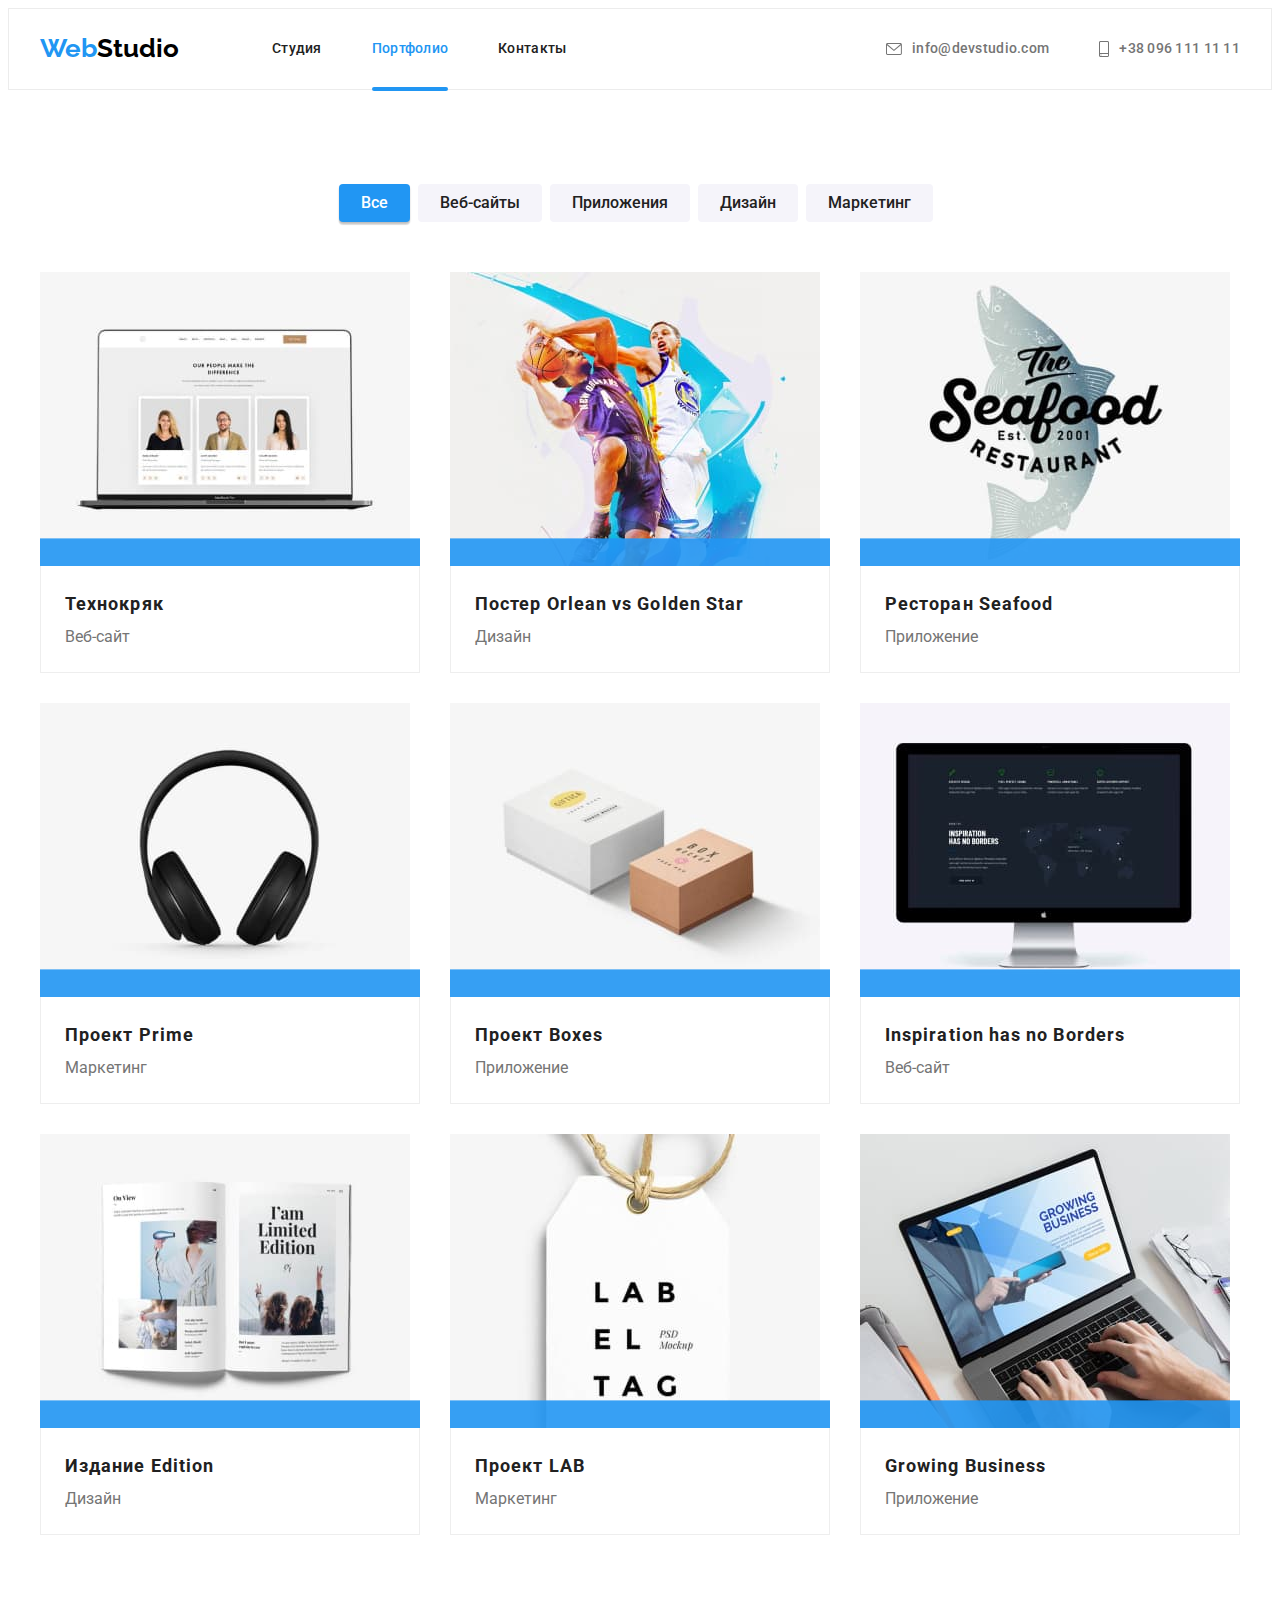
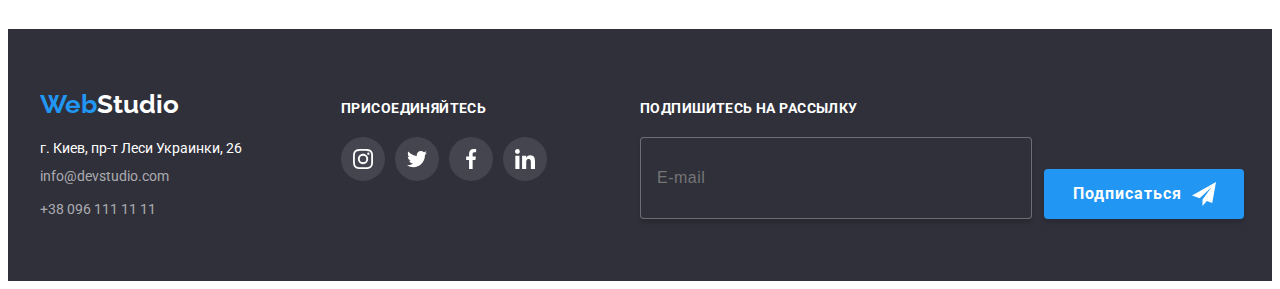
==== portfolio.html @ 72f5f337 "выполняет рефакторинг кода по методологии BEM" ====
<!DOCTYPE html>
<html lang="ru">
<head>
    <meta charset="UTF-8">
    <meta http-equiv="X-UA-Compatible" content="IE=edge">
    <meta name="viewport" content="width=device-width, initial-scale=1.0">
    <title>Portfolio</title>
    <link rel="preconnect" href="https://fonts.googleapis.com">
    <link rel="preconnect" href="https://fonts.gstatic.com" crossorigin>
    <link href="https://fonts.googleapis.com/css2?family=Raleway:wght@700&family=Roboto:wght@400;500;700;900&display=swap"
        rel="stylesheet">
        <link rel="stylesheet" href="https://cdnjs.cloudflare.com/ajax/libs/modern-normalize/1.1.0/modern-normalize.min.css"
            integrity="sha512-wpPYUAdjBVSE4KJnH1VR1HeZfpl1ub8YT/NKx4PuQ5NmX2tKuGu6U/JRp5y+Y8XG2tV+wKQpNHVUX03MfMFn9Q=="
            crossorigin="anonymous" referrerpolicy="no-referrer" />
    <link rel="stylesheet" href="./css/styles.css">
</head>
<body>
    <!--header-->
    <header class="header">
        <div class="container">
            <nav class="navigation">
                <a href="./index.html" class="header__logo">Web<span class="header__logo--black">Studio</span></a>
                <ul class="nav-list list">
                    <li class="nav-list__item"><a href="./index.html" class="nav-list__link">Студия</a></li>
                    <li class="nav-list__item"><a href="" class="nav-list__link current">Портфолио</a></li>
                    <li class="nav-list__item"><a href="" class="nav-list__link">Контакты</a></li>
                </ul>
                <ul class="contacts-list list">
                    <li class="contacts-list__item"><a class="contacts-list__link" href="mailto:info@devstudio.com"><svg
                                class="contacts-list__icon" width="16" height="12">
                                <use href="./images/icons.svg#icon-envelope"></use>
                            </svg>info@devstudio.com</a>
                    </li>
                    <li class="contacts-list__item"><a class="contacts-list__link" href="tel:+380961111111"><svg class="contacts-list__icon"
                                width="10" height="16">
                                <use href="./images/icons.svg#icon-smartphone"></use>
                            </svg>+38 096 111 11 11</a></li>
                </ul>
            </nav>
        </div>
    </header>
    <main>
       <section class="section">
           <div class="container">
               <h1 class="visually-hidden">Portfolio</h1>
        <!-- filtres -->
        <ul class="filtres-list list">
            <li class="filtres-list__item"><button type="button" class="filtres-list__button-secondary btn-current">Все</button></li>
            <li class="filtres-list__item"><button type="button" class="filtres-list__button-secondary">Веб-сайты</button></li>
            <li class="filtres-list__item"><button type="button" class="filtres-list__button-secondary">Приложения</button></li>
            <li class="filtres-list__item"><button type="button" class="filtres-list__button-secondary">Дизайн</button></li>
            <li class="filtres-list__item"><button type="button" class="filtres-list__button-secondary">Маркетинг</button></li>
        </ul>
        <!-- Projects -->
        <ul class="portfolio-list list">
            <li class="portfolio-list__item">
                <a href="" class="portfolio-list__link">
                    <div class="portfolio-list__cards"><img src="./images/texnokryak.jpg" alt="" width="370">
                    <p class="portfolio-list__overlay">Технокряк это современная площадка распространения коронавируса. Компании используют
                        эту платформу для цифрового шпионажа и атак на защищённые сервера конкурентов.</p></div>
                    <div class="portfolio-list__container">
                        <h2 class="portfolio-list__title">Технокряк</h2>
                    <p class="portfolio-list__description">Веб-сайт</p>
                </div>
                </a>
            </li>
            <li class="portfolio-list__item">
                <a href="" class="portfolio-list__link">
                    <div class="portfolio-list__cards">
                        <img src="./images/poster_new_orlean.jpg" alt="" width="370">
                    <p class="portfolio-list__overlay">Технокряк это современная площадка распространения коронавируса. Компании используют эту платформу для цифрового шпионажа и атак на защищённые сервера конкурентов.</p></div>
                    <div class="portfolio-list__container">
                        <h2 class="portfolio-list__title">Постер <span lang="en">Orlean vs Golden Star</span></h2>
                    <p class="portfolio-list__description">Дизайн</p>
                    </div>
                    
                </a>
            </li>
            <li class="portfolio-list__item">
                <a href="" class="portfolio-list__link">
                    <div class="portfolio-list__cards"><img src="./images/restourant_seafood.jpg" alt="" width="370">
                    <p class="portfolio-list__overlay">Технокряк это современная площадка распространения коронавируса. Компании используют эту платформу для цифрового шпионажа и атак на защищённые сервера конкурентов.</p></div>
                    <div class="portfolio-list__container">
                    <h2 class="portfolio-list__title">Ресторан <span lang="en">Seafood</span></h2>
                    <p class="portfolio-list__description">Приложение</p>
                    </div>
                </a>
            </li>
            <li class="portfolio-list__item">
                <a href="" class="portfolio-list__link">
                    <div class="portfolio-list__cards"><img src="./images/prime.jpg" alt="" width="370">
                    <p class="portfolio-list__overlay">Технокряк это современная площадка распространения коронавируса. Компании используют эту платформу для цифрового шпионажа и атак на защищённые сервера конкурентов.</p></div>
                    <div class="portfolio-list__container">
                    <h2 class="portfolio-list__title">Проект <span lang="en">Prime</span></h2>
                    <p class="portfolio-list__description">Маркетинг</p>
                    </div>
                </a>
            </li>
            <li class="portfolio-list__item">
                <a href="" class="portfolio-list__link">
                    <div class="portfolio-list__cards"><img src="./images/boxes.jpg" alt="" width="370">
                    <p class="portfolio-list__overlay">Технокряк это современная площадка распространения коронавируса. Компании используют эту платформу для цифрового шпионажа и атак на защищённые сервера конкурентов.</p></div>
                    <div class="portfolio-list__container">
                    <h2 class="portfolio-list__title">Проект <span lang="en">Boxes</span></h2>
                    <p class="portfolio-list__description">Приложение</p>
                    </div>
                </a>
            </li>
            <li class="portfolio-list__item">
                <a href="" class="portfolio-list__link">
                    <div class="portfolio-list__cards"><img src="./images/Inspiration_has_no_borders.jpg" alt="" width="370">
                    <p class="portfolio-list__overlay">Технокряк это современная площадка распространения коронавируса. Компании используют эту платформу для цифрового шпионажа и атак на защищённые сервера конкурентов.</p></div>
                    <div class="portfolio-list__container">
                    <h2 class="portfolio-list__title" lang="en">Inspiration has no Borders</h2>
                    <p class="portfolio-list__description">Веб-сайт</p>
                    </div>
                </a>
            </li>
            <li class="portfolio-list__item">
                <a href="" class="portfolio-list__link">
                    <div class="portfolio-list__cards"><img src="./images/limited_edition.jpg" alt="" width="370">
                    <p class="portfolio-list__overlay">Технокряк это современная площадка распространения коронавируса. Компании используют эту платформу для цифрового шпионажа и атак на защищённые сервера конкурентов.</p></div>
                    <div class="portfolio-list__container">
                    <h2 class="portfolio-list__title">Издание <span lang="en">Edition</span></h2>
                    <p class="portfolio-list__description">Дизайн</p>
                    </div>
                </a>
            </li>
            <li class="portfolio-list__item">
                <a href="" class="portfolio-list__link">
                    <div class="portfolio-list__cards"><img src="./images/lab.jpg" alt="" width="370">
                    <p class="portfolio-list__overlay">Технокряк это современная площадка распространения коронавируса. Компании используют эту платформу для цифрового шпионажа и атак на защищённые сервера конкурентов.</p></div>
                    <div class="portfolio-list__container">
                    <h2 class="portfolio-list__title">Проект <span lang="en">LAB</span></h2>
                    <p class="portfolio-list__description">Маркетинг</p>
                    </div>
                </a>
            </li>
            <li class="portfolio-list__item">
                <a href="" class="portfolio-list__link">
                    <div class="portfolio-list__cards"><img src="./images/growing_business.jpg" alt="" width="370">
                    <p class="portfolio-list__overlay">Технокряк это современная площадка распространения коронавируса. Компании используют эту платформу для цифрового шпионажа и атак на защищённые сервера конкурентов.</p></div>
                    <div class="portfolio-list__container">
                    <h2 class="portfolio-list__title" lang="en">Growing Business</h2>
                    <p class="portfolio-list__description">Приложение</p>
                    </div>
                </a>
            </li>
        </ul>
    </div>
</section>
    </main>
    <!--footer-->
    <footer class="footer">
        <div class="container footer-container">
            <div class="address-container">
                <a class="footer__logo" href="">Web<span class="footer__logo--white">Studio</span></a>
                <address>
                    <ul class="address-list list">
                        <li class="address-list__item"><a
                                href="https://www.google.com/maps/d/u/0/viewer?msa=0&mid=10uSM3H-mIU3GznYo2szRIEphczw&ll=50.42732700000004%2C30.538092&z=17"
                                class="address-list__link--map">г. Киев, пр-т Леси Украинки, 26</a></li>
                        <li class="address-list__item"><a href="mailto:info@devstudio.com"
                                class="address-list__link">info@devstudio.com</a></li>
                        <li class="address-list__item"><a href="tel:+380961111111" class="address-list__link">+38 096 111 11
                                11</a></li>
                    </ul>
                </address>
            </div>
            <div class="join-social">
                <p class="join-social__text">Присоединяйтесь</p>
                <ul class="join-social-list list">
                    <li class="join-social-list__item"><a class="join-social-list__link"
                            href="https://www.instagram.com/"><svg class="join-social-list__icon" width="20" height="20">
                                <use href="./images/icons.svg#icon-instagram-2"></use>
                            </svg></a></li>
                    <li class="join-social-list__item"><a class="join-social-list__link" href="https://twitter.com/"><svg
                                class="join-social-list__icon" width="20" height="20">
                                <use href="./images/icons.svg#icon-twitter-1"></use>
                            </svg></a></li>
                    <li class="join-social-list__item"><a class="join-social-list__link"
                            href="https://www.facebook.com/"><svg class="join-social-list__icon" width="20" height="20">
                                <use href="./images/icons.svg#icon-facebook-1"></use>
                            </svg></a></li>
                    <li class="join-social-list__item"><a class="join-social-list__link"
                            href="https://www.linkedin.com/"><svg class="join-social-list__icon" width="20" height="20">
                                <use href="./images/icons.svg#icon-linkedin-1"></use>
                            </svg></a></li>
                </ul>
            </div>
            <div class="mail">
                <p class="mail__text">Подпишитесь на рассылку</p>
                <form class="mail-subscribe">
                    <label for="mail"></label>
                    <input class="mail-subscribe__input" type="email" name="mail" id="mail" placeholder="E-mail" />
                    <button class="mail-subscribe__button" type="submit">Подписаться
                        <svg class="mail-subscribe__icon" width="24" height="24">
                            <use href="./images/icons.svg#icon-icon-send"></use>
                        </svg></button>
                </form>
            </div>
        </div>
    </footer>
</body>
</html>
---- css/styles.css ----
:root {
  --section-vertical-padding: 94px;
  --main-font-family: Roboto, sans-serif;
  --logo-font-family: Raleway, sans-serif;
  --bcg-color: #ffffff;
  --secondary-text-color: #757575;
  --accent-color: #2196f3;
  --secondary-accent-color: #188ce8;
  --primary-text-color: #212121;
  --page-bcg-color: #e5e5e5;
  --our-team-bcg-color: #f5f4fa;
  --header-logo-color: #000000;
  --hero-footer-bcg-color: #2f303a;
  --link-color: #afb1b8;
  --bg-footer-social-link: rgba(255, 255, 255, 0.1);
  --address-link-color: rgba(255, 255, 255, 0.6);
  --portfolio-cards-bg-color: rgba(33, 150, 243, 0.9);
  --timing-function: cubic-bezier(0.4, 0, 0.2, 1);
  --duration: 250ms;
}
p,
h1,
h2,
h3,
h4,
h5,
h6 {
  margin: 0;
}
ul {
  margin: 0;
  padding: 0;
}
img {
  display: block;
  max-width: 100%;
  height: auto;
}
.list {
  list-style: none;
}
.container {
  width: 1200px;
  padding-left: 15px;
  padding-right: 15px;
  margin: 0 auto;
}

body {
  font-family: var(--main-font-family);
  color: var(--primary-text-color);
  font-size: 14px;
  background-color: var(--bcg-color);
}
/* text white
  line-height: 1.14;
  font-weight: bold;
  letter-spacing: 0.03em;
  text-transform: uppercase;
  color: var(--bcg-color); */
/* header*/
.header {
  display: flex;
  align-items: center;
  border: 1px solid #ececec;
}
.navigation {
  display: flex;
  align-items: center;
}
.header__logo {
  display: inline-block;
  padding-top: 24px;
  padding-bottom: 25px;

  font-family: var(--logo-font-family);
  text-decoration: none;
  font-weight: 700;
  font-size: 26px;
  line-height: 1.19;

  color: var(--accent-color);
}
.header__logo--black {
  color: var(--header-logo-color);
  font-family: var(--logo-font-family);
}
.nav-list {
  display: flex;
  margin-left: 93px;
}
.nav-list__item:not(:last-child) {
  margin-right: 50px;
}
.nav-list__link {
  display: block;
  padding-top: 32px;
  padding-bottom: 32px;

  text-decoration: none;
  font-weight: 500;
  font-size: 14px;
  line-height: 1.14;
  letter-spacing: 0.02em;

  color: var(--primary-text-color);

  position: relative;

  transition: color var(--duration) var(--timing-function);
}
.current {
  color: var(--accent-color);
}
.current::after {
  position: absolute;
  content: "";
  width: 100%;
  height: 4px;

  left: 0;
  bottom: -2px;

  background-color: var(--accent-color);
  color: var(--accent-color);
  border-radius: 2px;
}
.nav-list__link:hover,
.nav-list__link:focus,
.contacts-list__link:hover,
.contacts-list__link:focus {
  color: var(--accent-color);
}

.contacts-list {
  display: flex;
  align-items: center;
  margin-left: auto;
}
.contacts-list__item:not(:last-child) {
  margin-right: 50px;
}

.contacts-list__link {
  display: flex;
  align-items: center;
  padding-top: 32px;
  padding-bottom: 32px;

  text-decoration: none;
  font-weight: 500;
  font-size: 14px;
  line-height: 1.14;
  letter-spacing: 0.02em;

  color: var(--secondary-text-color);

  transition: color var(--duration) var(--timing-function);
}
.contacts-list__icon {
  margin-right: 10px;
  fill: currentColor;
}
.contacts-list__link:hover,
.contacts-list__link:focus {
  fill: var(--accent-color);
}
/* hero */
.hero {
  text-align: center;
  padding-top: 200px;
  padding-bottom: 200px;

  background-color: var(--hero-footer-bcg-color);

  max-width: 1600px;
  min-height: 600px;
  margin-left: auto;
  margin-right: auto;
  background-image: linear-gradient(
      rgba(47, 48, 58, 0.4),
      rgba(47, 48, 58, 0.4)
    ),
    url("../images/Hero-img.jpg");
  background-size: cover;
  background-repeat: no-repeat;
  background-position: center;
}
.hero__title {
  margin-bottom: 30px;

  font-weight: 900;
  font-size: 44px;
  line-height: 1.36;
  letter-spacing: 0.06em;
  text-transform: uppercase;

  color: var(--bcg-color);
}
/* button */
.button-primary {
  color: var(--bcg-color);
  background-color: var(--accent-color);
  cursor: pointer;
  font-family: inherit;
  font-weight: 700;
  font-size: 16px;
  line-height: 1.87;
  letter-spacing: 0.06em;
  border: 0;
  border-radius: 4px;
  box-shadow: 0px 4px 4px rgba(0, 0, 0, 0.15);
  padding: 10px 32px;
  transition: background-color var(--duration) var(--timing-function);
}
.button-primary:hover,
.button-primary:focus {
  background-color: var(--secondary-accent-color);
}

/* Section */
.section {
  padding-top: var(--section-vertical-padding);
  padding-bottom: var(--section-vertical-padding);
}
/* features */
.visually-hidden {
  position: absolute;
  width: 1px;
  height: 1px;
  margin: -1px;
  border: 0;
  padding: 0;

  white-space: nowrap;
  clip-path: inset(100%);
  clip: rect(0 0 0 0);
  overflow: hidden;
}
.features {
  background-color: var(--bcg-color);
}
.features-list {
  display: flex;
}
.features-list__item {
  margin-bottom: 30px;
}
.features-list__item + .features-list__item {
  margin-left: 30px;
}
.features-list__background {
  margin-bottom: 30px;
  display: flex;
  align-items: center;
  justify-content: center;
  border-radius: 4px;
  width: 270px;
  height: 120px;

  background-color: var(--our-team-bcg-color);
}

.features-list__title {
  margin-bottom: 10px;

  font-size: 14px;
  line-height: 1.14;
  text-transform: uppercase;
}
.features-list__text {
  width: 270px;
  color: var(--secondary-text-color);
  line-height: 1.71;
  letter-spacing: 0.03em;
}
/* about */
.about {
  background-color: var(--bcg-color);
  padding-top: 0px;
}
.about__title {
  margin-bottom: 50px;

  font-size: 36px;
  line-height: 1.16;
  text-align: center;
}
.about-list {
  display: flex;
  margin-right: -30px;
}
.about-list__item {
  flex-basis: calc(100% / 3 - 30px);
  margin-right: 30px;
}
.about-list__text {
  position: absolute;
  left: 0;
  bottom: 0;
  font-weight: bold;
  line-height: 1.14;
  text-align: center;
  letter-spacing: 0.03em;
  text-transform: uppercase;
  color: var(--bcg-color);
  height: 70px;
  width: 100%;
  background-color: rgba(47, 48, 58, 0.8);
  display: flex;
  align-items: center;
  justify-content: center;
}
.about__thumb {
  position: relative;
}
/* our team */
.team {
  background-color: var(--our-team-bcg-color);
}
.team__title {
  margin-bottom: 50px;
  text-align: center;

  font-size: 36px;
  line-height: 1.16;
}
.team-list {
  display: flex;
  margin-right: -30px;
}
.team-list__item {
  flex-basis: (100% / 4 - 30px);
  margin-right: 30px;

  background-color: var(--bcg-color);
  box-shadow: 0px 1px 3px rgba(0, 0, 0, 0.12), 0px 1px 1px rgba(0, 0, 0, 0.14),
    0px 2px 1px rgba(0, 0, 0, 0.2);
  border-radius: 0px 0px 4px 4px;
}
.team-list__content {
  padding: 30px 32px;
}
.team-list__name {
  margin-bottom: 10px;
  text-align: center;

  font-weight: 500;
  font-size: 16px;
  line-height: 1.18;
}
.team-list__position {
  text-align: center;
  margin-bottom: 16px;

  color: var(--secondary-text-color);
  font-size: 16px;
  line-height: 1.18;
}
.social-list {
  display: flex;
  justify-content: center;
}
.social-list__item + .social-list__item {
  margin-left: 10px;
}
.social-list__link {
  display: flex;
  align-items: center;
  justify-content: center;
  width: 44px;
  height: 44px;
  border-radius: 50%;
  color: var(--link-color);
  transition: color var(--duration) var(--timing-function),
    background-color var(--duration) var(--timing-function);
}
.social-list__icon {
  fill: currentColor;
}
.social-list__link:hover,
.social-list__link:focus {
  background-color: var(--accent-color);
  color: var(--bcg-color);
}
/* regular clients */
.clients__title {
  margin-bottom: 50px;
  font-size: 36px;
  line-height: 1.16;
  text-align: center;
}
.clients-list {
  display: flex;
  justify-content: space-between;
}
.clients-list__item {
  flex-basis: (100% / 6 -30px);
}
.clients-list__item + .clients-list__item {
  margin-left: 30px;
}
.clients-list__link {
  display: flex;
  width: 170px;
  height: 92px;
  justify-content: center;
  align-items: center;
  border: 1px solid var(--link-color);
  border-radius: 4px;
  color: var(--link-color);
  transition: color var(--duration) var(--timing-function),
    border var(--duration) var(--timing-function);
}
.clients-list__icon {
  fill: currentColor;
}
.clients-list__link:hover,
.clients-list__link:focus {
  border: 1px solid var(--accent-color);
  color: var(--accent-color);
}
/* footer */
.footer {
  padding-top: 60px;
  padding-bottom: 60px;
  background-color: var(--hero-footer-bcg-color);
}
.footer-container {
  display: flex;
  align-items: baseline;
}
.footer__logo {
  display: block;
  color: var(--accent-color);
  font-family: var(--logo-font-family);
  text-decoration: none;
  font-weight: 700;
  font-size: 26px;
  line-height: 1.19;
  margin-bottom: 20px;
}
.footer__logo--white {
  display: inline-block;
  color: var(--bcg-color);
  font-family: var(--logo-font-family);
}
.address-container {
  min-width: 231px;
  margin-right: 70px;
}
.address-list__item {
  margin-bottom: 9px;
}
.address-list__item:last-child {
  margin-bottom: 0;
}
.address-list__link--map {
  color: var(--bcg-color);
  text-decoration: none;
  font-style: normal;
  transition: color var(--duration) var(--timing-function);
}
.address-list__link {
  font-style: normal;
  line-height: 1.71;
  color: var(--address-link-color);
  text-decoration: none;
  transition: color var(--duration) var(--timing-function);
}
.address-list__link--map:hover,
.address-list__link--map:focus,
.address-list__link:hover,
.address-list__link:focus {
  color: var(--accent-color);
}
/* join-social */
.join-social {
  margin-right: 93px;
}
.join-social__text,
.mail__text {
  margin-bottom: 20px;
  line-height: 1.14;
  font-weight: bold;
  letter-spacing: 0.03em;
  text-transform: uppercase;
  color: var(--bcg-color);
}
.join-social-list {
  display: flex;
  justify-content: center;
}
.join-social-list__item + .join-social-list__item {
  margin-left: 10px;
}
.join-social-list__link {
  background-color: var(--bg-footer-social-link);
  display: flex;
  align-items: center;
  justify-content: center;
  width: 44px;
  height: 44px;
  border-radius: 50%;
  transition: background-color var(--duration) var(--timing-function);
}
.join-social-list__link:hover,
.join-social-list__link:focus {
  background-color: var(--accent-color);
}
.join-social-list__icon {
  fill: var(--bcg-color);
}
/* subscribe */
.mail-subscribe {
  display: flex;
  align-items: flex-end;
  justify-content: center;
}
.mail-subscribe__input {
  width: 358px;
  height: 50px;
  margin-right: 12px;
  color: rgba(255, 255, 255, 0.6);
  padding: 15px 16px;
  background-color: var(--hero-footer-bcg-color);
  border: 1px solid rgba(255, 255, 255, 0.3);
  box-shadow: 0px 4px 4px rgba(0, 0, 0, 0.15);
  border-radius: 4px;
  font-size: 16px;
  line-height: 1.25;
  letter-spacing: 0.03em;
}
.mail-subscribe__button {
  color: var(--bcg-color);
  background-color: var(--accent-color);
  cursor: pointer;
  font-family: inherit;
  font-weight: 700;
  font-size: 16px;
  line-height: 1.87;
  letter-spacing: 0.06em;
  border: 0;
  border-radius: 4px;
  box-shadow: 0px 4px 4px rgba(0, 0, 0, 0.15);
  padding: 10px 28px 10px 29px;
  transition: background-color var(--duration) var(--timing-function);
  width: 200px;
  height: 50px;
  display: flex;
  align-items: center;
  transition: background-color var(--duration) var(--timing-function);
}
.mail-subscribe__button:hover,
.mail-subscribe__button:focus {
  background-color: var(--secondary-accent-color);
}
.mail-subscribe__icon {
  margin-left: 10px;
}
.backdrop {
  width: 100vw;
  height: 100vh;
  background-color: rgba(47, 48, 58, 0.4);
  position: fixed;
  top: 0;
  opacity: 1;
  visibility: visible;
  transition: opacity var(--duration) var(--timing-function),
    visibility var(--duration) var(--timing-function);
}
.is-hidden {
  visibility: hidden;
  opacity: 0;
  pointer-events: none;
}
.backdrop.is-hidden .modal {
  transform: translate(-50%, -50%) scale(0);
}
.modal {
  min-width: 528px;
  min-height: 581px;
  background-color: var(--bcg-color);
  box-shadow: 0px 1px 3px rgba(0, 0, 0, 0.12), 0px 1px 1px rgba(0, 0, 0, 0.14),
    0px 2px 1px rgba(0, 0, 0, 0.2);
  border-radius: 4px;
  position: absolute;
  top: 50%;
  left: 50%;
  transform: translate(-50%, -50%) scale(1);
  opacity: 1;
  transition: transform var(--duration) var(--timing-function),
    opacity var(--duration) var(--timing-function);
  padding: 40px;
}

.modal__button {
  display: flex;
  align-items: center;
  justify-content: center;
  width: 30px;
  height: 30px;
  border-radius: 50%;
  border: 1px solid rgba(0, 0, 0, 0.1);
  background-color: var(--bcg-color);
  position: absolute;
  top: 8px;
  right: 8px;
  cursor: pointer;
  transform: scale(1);
  transition: transform var(--duration) var(--timing-function);
  color: var(--accent-color);
}
.modal__button:hover,
.modal__button:focus {
  transform: scale(1.2);
  fill: currentColor;
}
/* form */
.form__text {
  font-weight: bold;
  font-size: 20px;
  line-height: 1.15;
  letter-spacing: 0.03em;
  text-align: center;

  margin-bottom: 12px;
}
.form-field {
  display: flex;
  flex-direction: column;
  border: none;
  margin-bottom: 10px;
}
.form-field__label,
.form-feedback__label {
  margin-bottom: 4px;
  font-size: 12px;
  line-height: 1.16;
  letter-spacing: 0.01em;
  color: var(--secondary-text-color);
}
.form-field__wrap {
  position: relative;
}
.form-field__input {
  width: 100%;
  height: 40px;
  outline: none;
  border: 1px solid rgba(33, 33, 33, 0.2);
  border-radius: 4px;
  padding-left: 42px;
  transition: border var(--duration) var(--timing-function);
}
.form-field__icon {
  position: absolute;
  top: 50%;
  transform: translateY(-50%);
  left: 12px;
  transition: fill var(--duration) var(--timing-function);
}
.form-field__input:focus {
  border: 1px solid var(--accent-color);
}
.form-field__input:focus + .form-field__icon {
  fill: var(--accent-color);
}
.form-feedback {
  margin-bottom: 20px;
}
.form-feedback__textarea {
  width: 100%;
  height: 120px;
  padding: 12px 16px;
  outline: none;
  border: 1px solid rgba(33, 33, 33, 0.2);
  border-radius: 4px;
  resize: none;
  transition: border var(--duration) var(--timing-function);
}
.form-feedback__textarea:focus {
  border: 1px solid var(--accent-color);
}
.policy-wrap {
  display: flex;
  flex-direction: column;
  align-items: center;
  margin-bottom: 30px;
}
.policy-wrap__label {
  display: flex;
  align-items: center;
}
.policy-wrap__checkbox {
  position: absolute;
  width: 1px;
  height: 1px;
  margin: -1px;
  border: 0;
  padding: 0;

  white-space: nowrap;
  clip-path: inset(100%);
  clip: rect(0 0 0 0);
  overflow: hidden;
}
.policy-wrap__icon {
  border: 0.2px solid var(--primary-text-color);
  border-radius: 2px;
  fill: var(--bcg-color);
  transition: border-color var(--duration) var(--timing-function),
    background-color var(--duration) var(--timing-function);
}
.policy-wrap__checkbox:checked + .policy-wrap__icon {
  background-color: var(--accent-color);
  border-color: var(--accent-color);
}
.policy-wrap__checkbox:focus + .policy-wrap__icon {
  border: 0.2px solid var(--accent-color);
}
.policy-wrap__text {
  font-size: 14px;
  line-height: 1.71;
  letter-spacing: 0.03em;
  color: var(--secondary-text-color);
  margin-left: 7px;
}
.policy-wrap__link {
  color: var(--accent-color);
}
.button-send {
  position: absolute;
  left: 50%;
  transform: translateX(-50%);
  width: 200px;
  color: var(--bcg-color);
  background-color: var(--accent-color);
  cursor: pointer;
  font-family: inherit;
  font-weight: 700;
  font-size: 16px;
  line-height: 1.87;
  letter-spacing: 0.06em;
  border: 0;
  border-radius: 4px;
  box-shadow: 0px 4px 4px rgba(0, 0, 0, 0.15);
  padding: 10px 32px;
  transition: background-color var(--duration) var(--timing-function);
}
.button-send:hover,
.button-send:focus {
  background-color: var(--secondary-accent-color);
}
/* ----------------------styles for portfolio page---------------------- */
.filtres-list {
  display: flex;
  text-align: center;
  justify-content: center;
  margin-bottom: 50px;
}
.filtres-list__item {
  margin-right: 8px;
}

.filtres-list__button-secondary {
  padding: 6px 22px;
  font-weight: 500;
  font-size: 16px;
  line-height: 1.62;
  text-align: center;
  border: 0;
  border-radius: 4px;
  color: var(--primary-text-color);
  background-color: var(--our-team-bcg-color);
  font-family: inherit;
  cursor: pointer;
  transition: color var(--duration) var(--timing-function),
    background-color var(--duration) var(--timing-function),
    box-shadow var(--duration) var(--timing-function);
}
.filtres-list__button-secondary:hover,
.filtres-list__button-secondary:focus {
  color: var(--bcg-color);
  background-color: var(--accent-color);
  box-shadow: 0px 3px 1px rgba(0, 0, 0, 0.1), 0px 1px 2px rgba(0, 0, 0, 0.08),
    0px 2px 2px rgba(0, 0, 0, 0.12);
}
.btn-current {
  color: var(--bcg-color);
  background-color: var(--accent-color);
  box-shadow: 0px 3px 1px rgba(0, 0, 0, 0.1), 0px 1px 2px rgba(0, 0, 0, 0.08),
    0px 2px 2px rgba(0, 0, 0, 0.12);
}
.portfolio-list {
  display: flex;
  flex-wrap: wrap;
  margin-right: -30px;
  margin-bottom: -30px;
}
.portfolio-list__item {
  flex-basis: calc(100% / 3 - 30px);
  margin-right: 30px;
  margin-bottom: 30px;

  background: #ffffff;
}

.portfolio-list__link {
  display: block;
  text-decoration: none;
  transition: box-shadow var(--duration) var(--timing-function);
}
.portfolio-list__link:hover,
.portfolio-list__link:focus {
  border: 0;
  box-shadow: 0px 1px 1px rgba(0, 0, 0, 0.12), 0px 4px 4px rgba(0, 0, 0, 0.06),
    1px 4px 6px rgba(0, 0, 0, 0.16);
}
.portfolio-list__cards {
  position: relative;
  overflow: hidden;
}
.portfolio-list__overlay {
  position: absolute;
  top: 0;
  left: 0;
  width: 100%;
  transform: translateY(100%);
  padding: 63px 24px;
  font-size: 18px;
  line-height: 1.56;
  letter-spacing: 0.03em;
  color: var(--bcg-color);
  background-color: var(--portfolio-cards-bg-color);
  transition: transform var(--duration) var(--timing-function);
}
.portfolio-list__link:hover .portfolio-list__overlay,
.portfolio-list__link:focus .portfolio-list__overlay {
  transform: translateY(0);
}
.portfolio-list__container {
  padding: 20px 24px;
  border: 1px solid #eeeeee;
  border-top: 0;
}
.portfolio-list__title {
  color: var(--primary-text-color);
  font-size: 18px;
  line-height: 2;
  letter-spacing: 0.06em;
}
.portfolio-list__description {
  color: var(--secondary-text-color);
  font-size: 16px;
  line-height: 1.87;
}
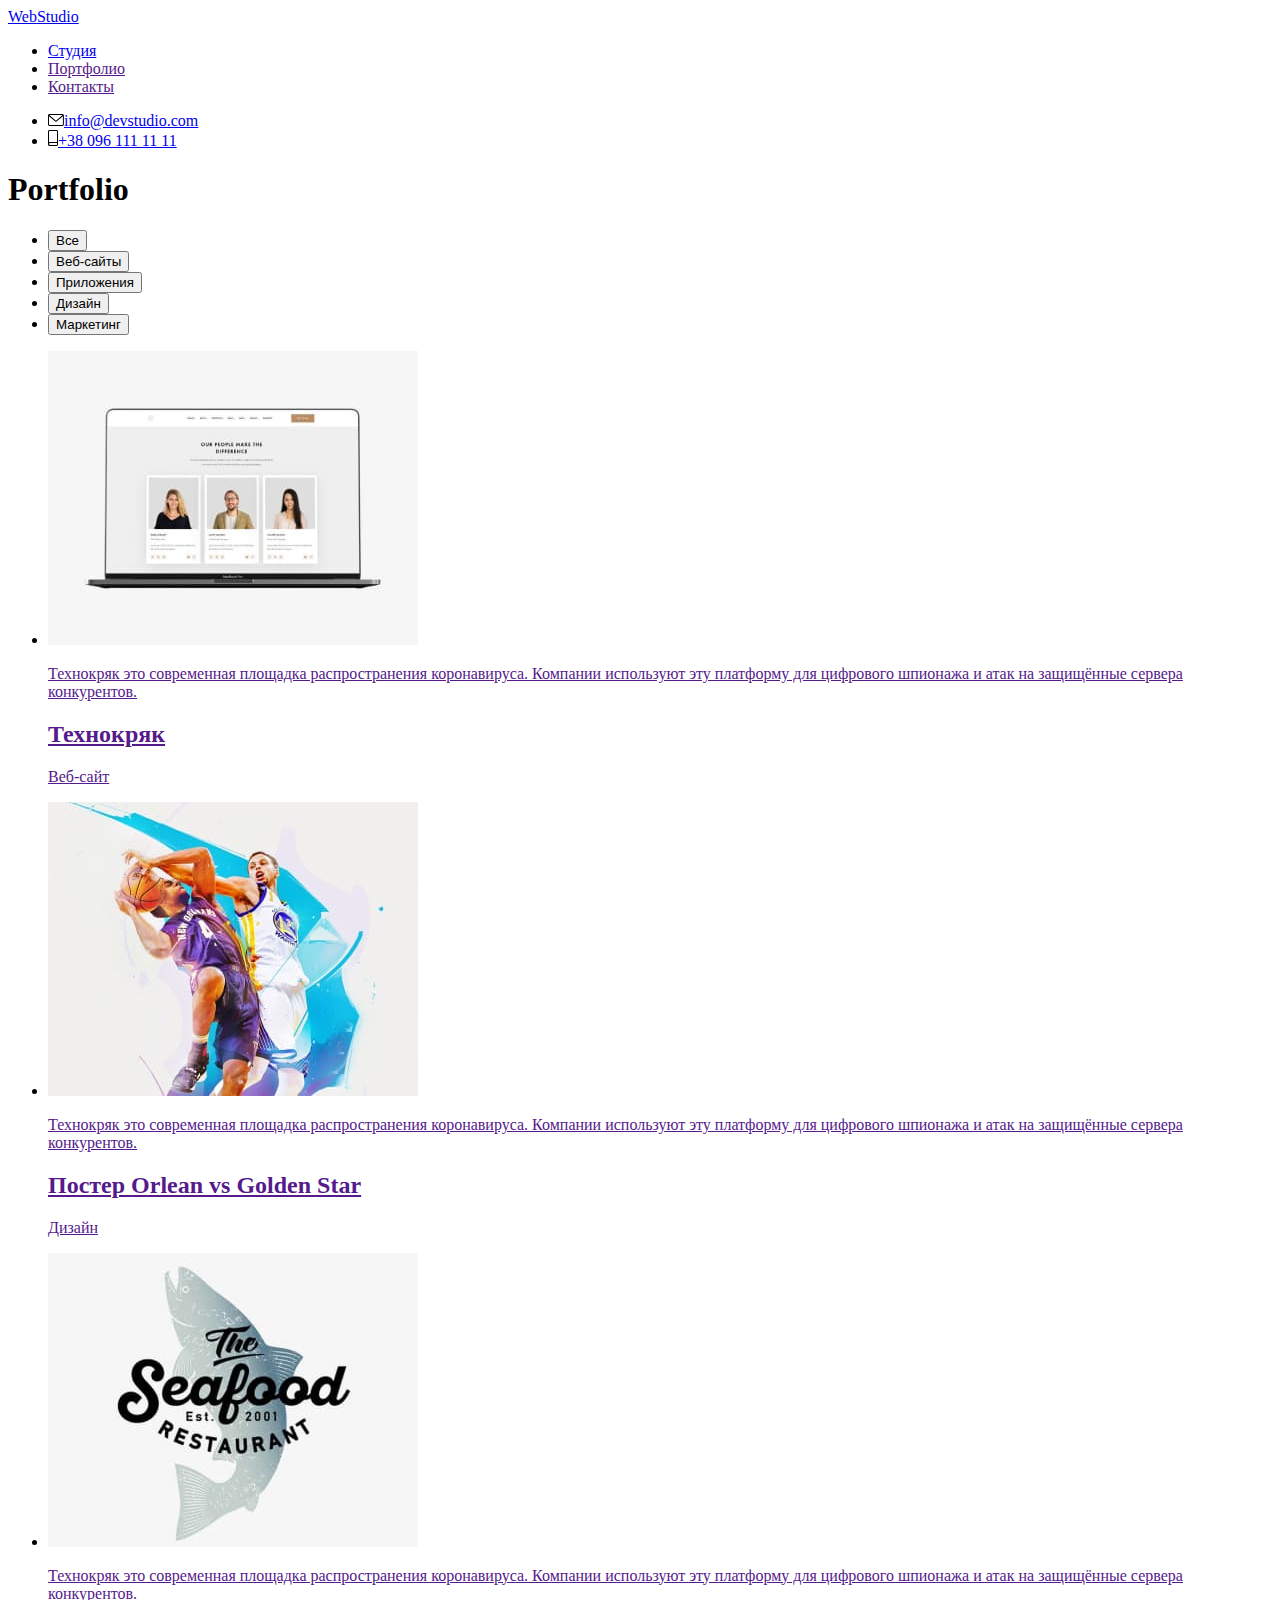
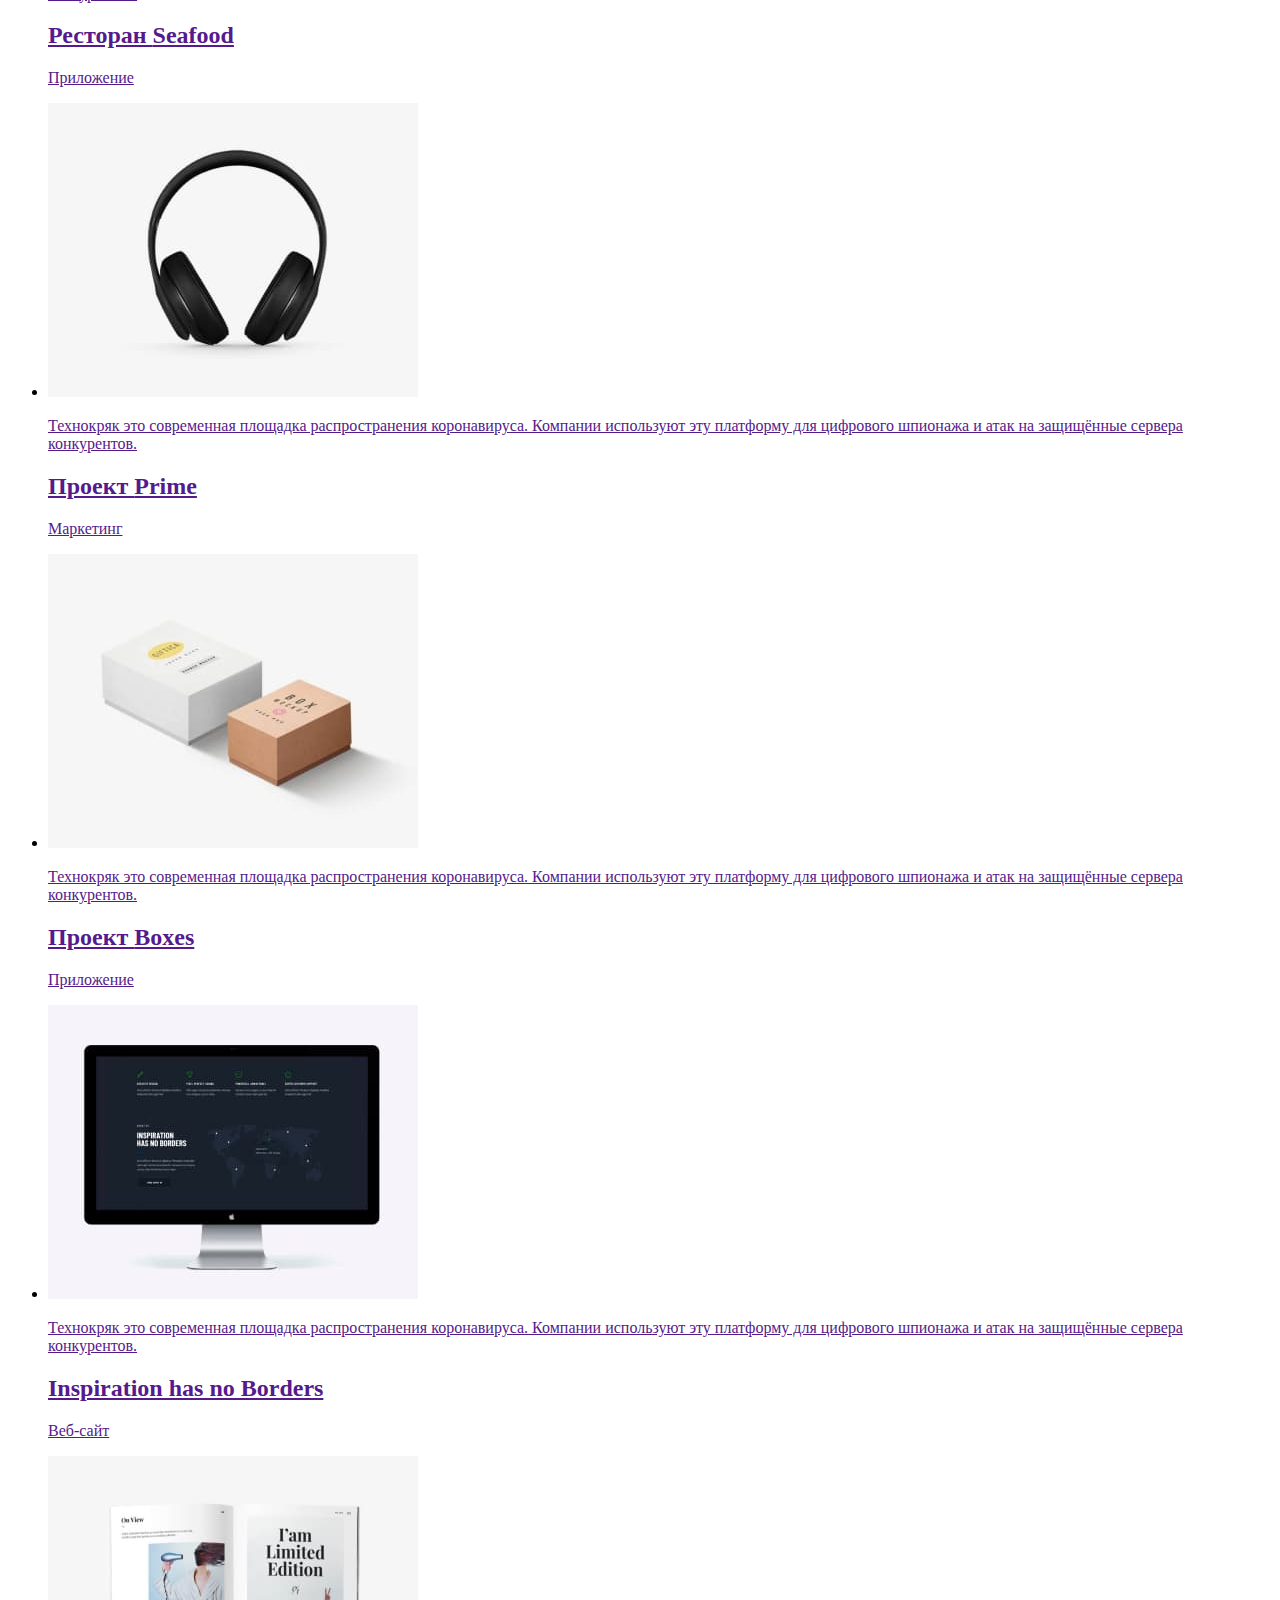
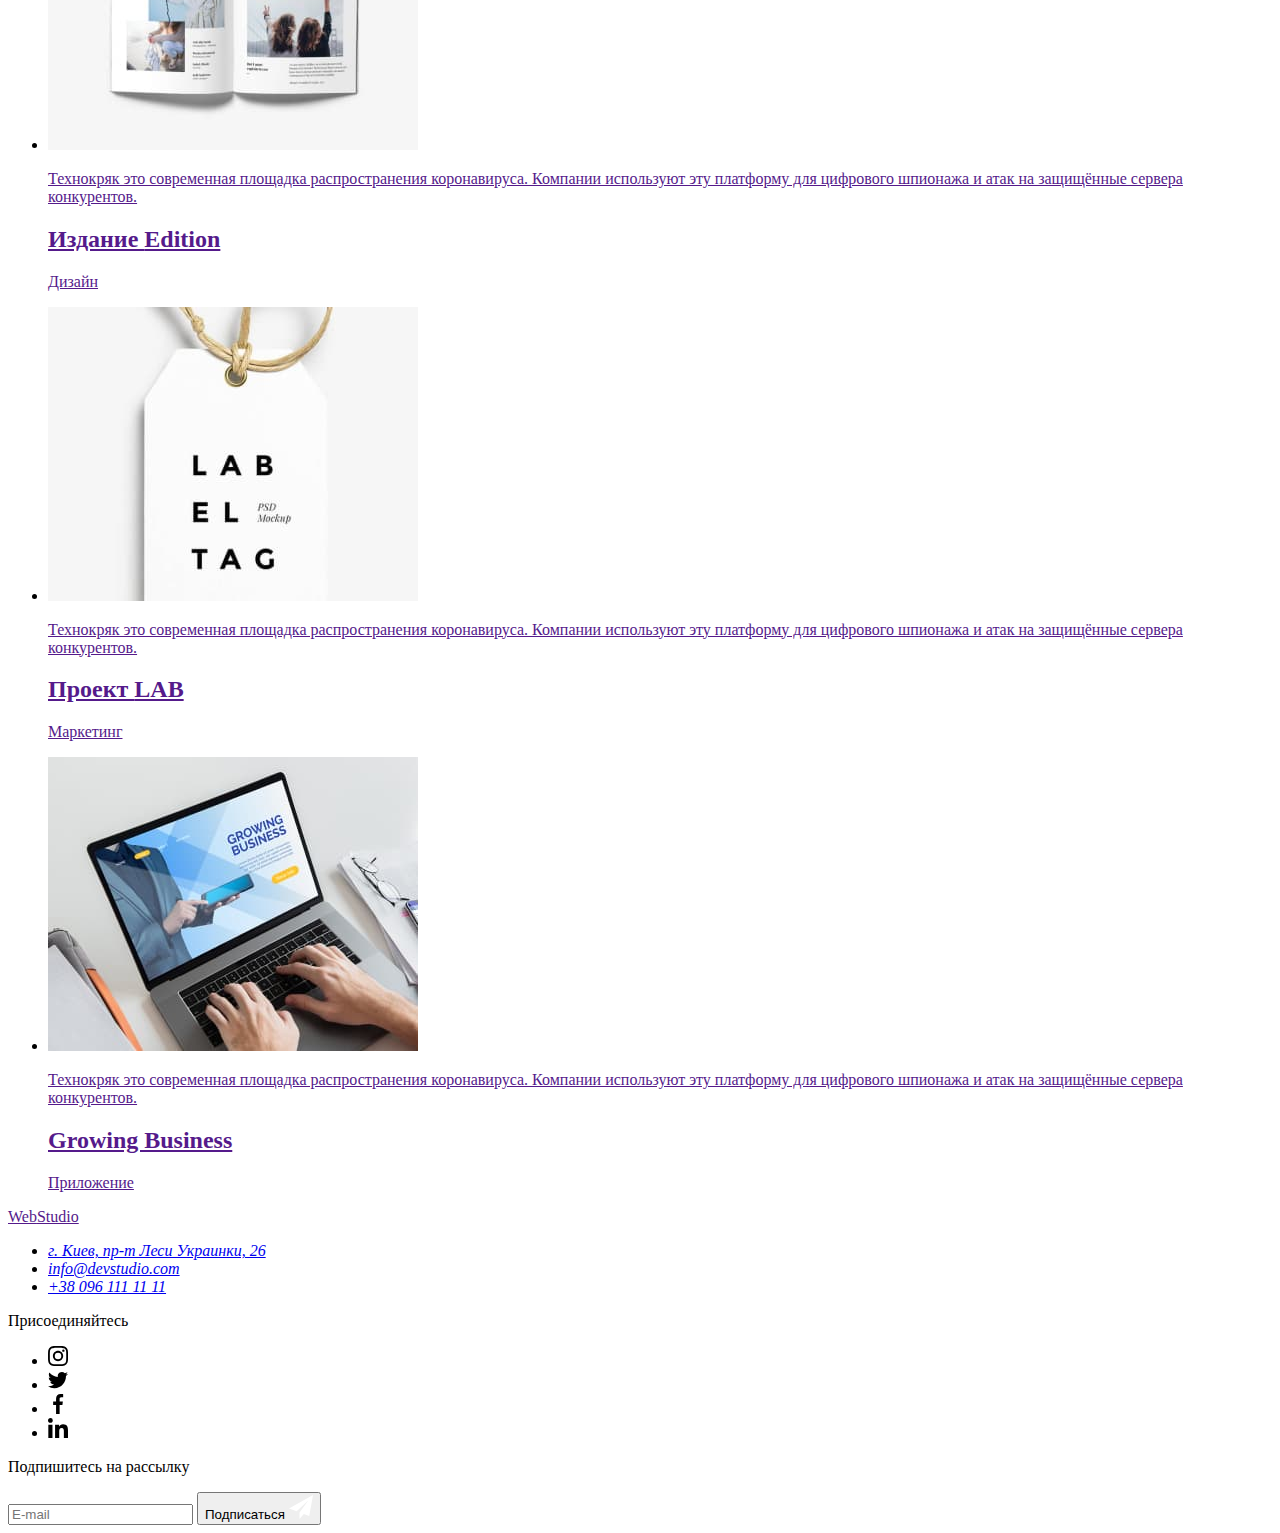
==== commit d2d67983: "выполняет рефакторинг CSS в SCSS используя SASS" ====
--- a/portfolio.html
+++ b/portfolio.html
@@ -12,7 +12,7 @@
         <link rel="stylesheet" href="https://cdnjs.cloudflare.com/ajax/libs/modern-normalize/1.1.0/modern-normalize.min.css"
             integrity="sha512-wpPYUAdjBVSE4KJnH1VR1HeZfpl1ub8YT/NKx4PuQ5NmX2tKuGu6U/JRp5y+Y8XG2tV+wKQpNHVUX03MfMFn9Q=="
             crossorigin="anonymous" referrerpolicy="no-referrer" />
-    <link rel="stylesheet" href="./css/styles.css">
+    <link rel="stylesheet" href="./dist/css/main.min.css">
 </head>
 <body>
     <!--header-->
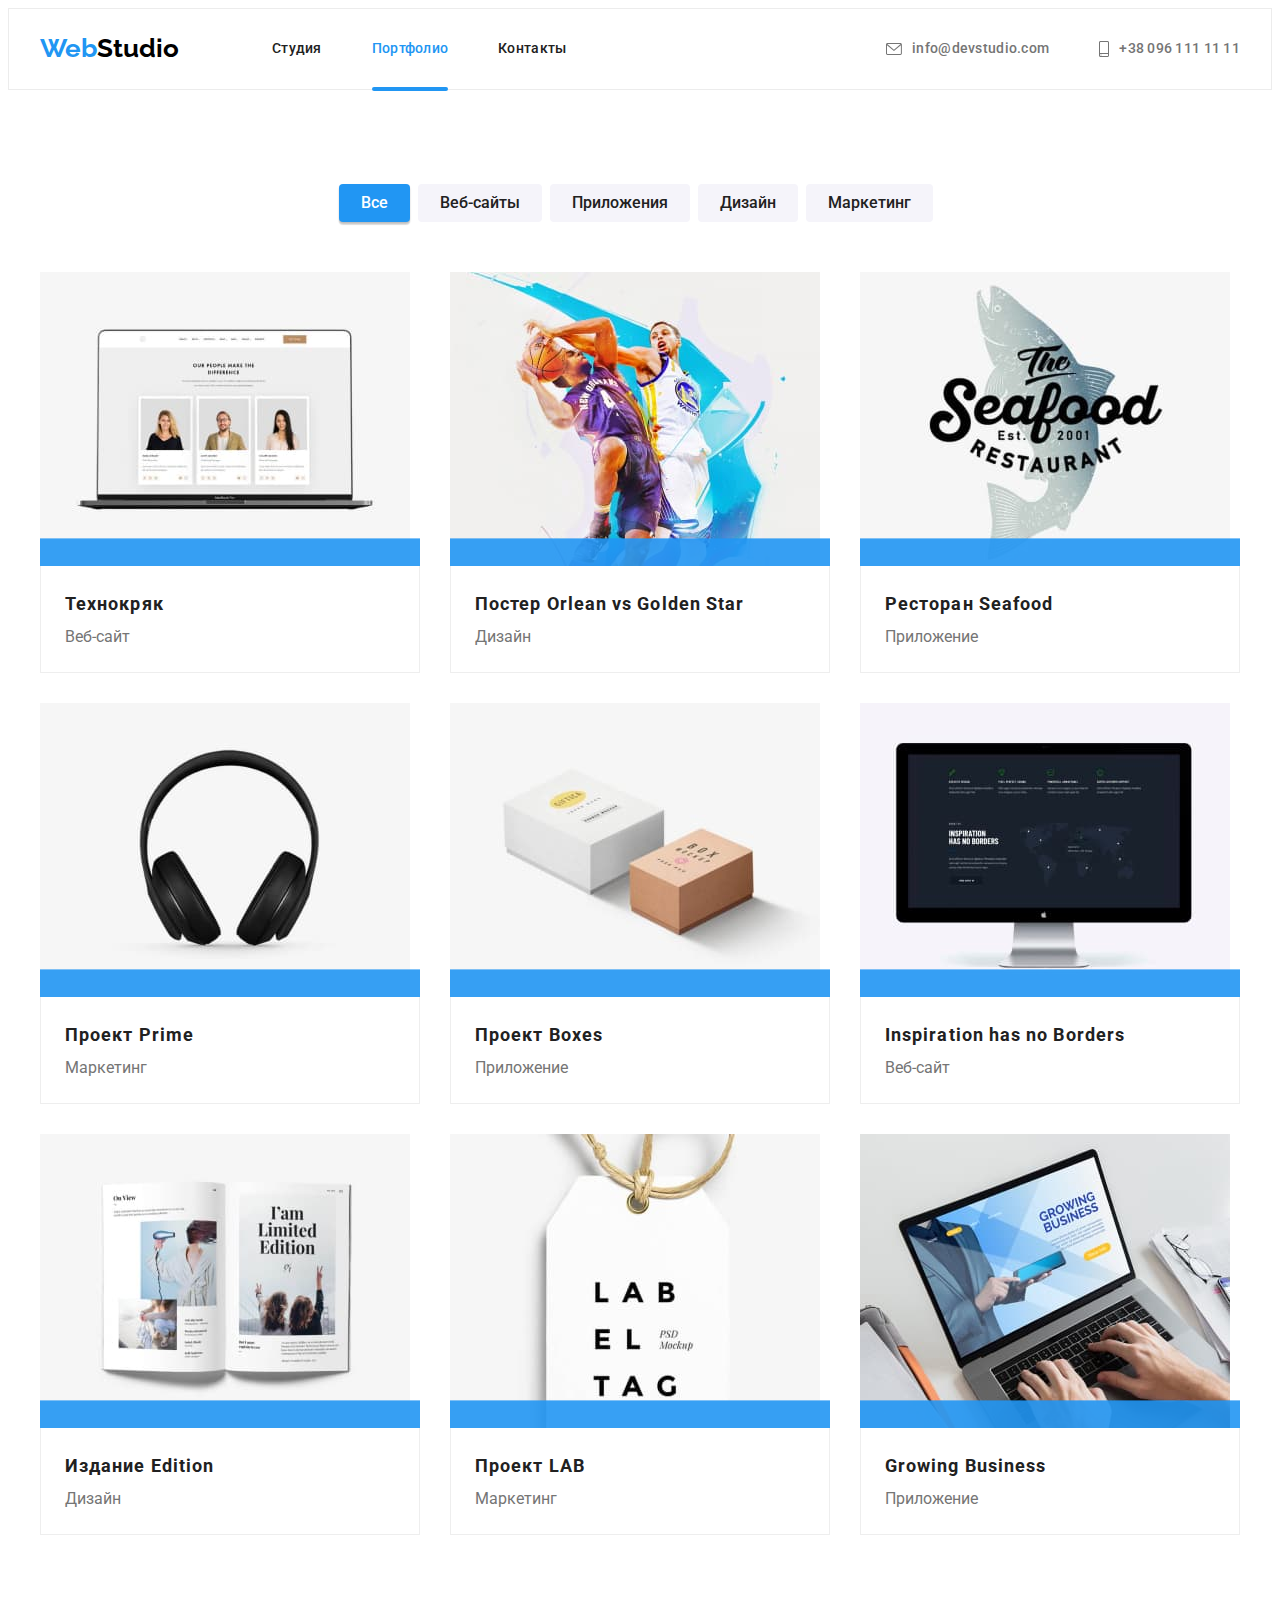
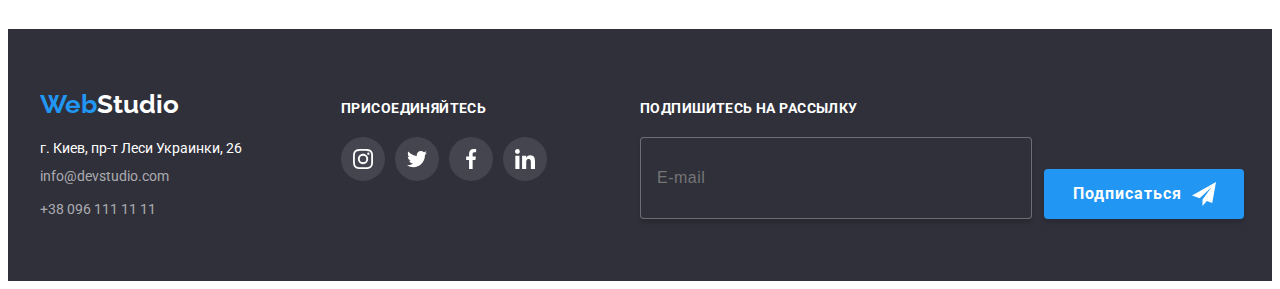
==== commit a805d6cb: "редактирует настройки сасс" ====
--- a/portfolio.html
+++ b/portfolio.html
@@ -12,7 +12,7 @@
         <link rel="stylesheet" href="https://cdnjs.cloudflare.com/ajax/libs/modern-normalize/1.1.0/modern-normalize.min.css"
             integrity="sha512-wpPYUAdjBVSE4KJnH1VR1HeZfpl1ub8YT/NKx4PuQ5NmX2tKuGu6U/JRp5y+Y8XG2tV+wKQpNHVUX03MfMFn9Q=="
             crossorigin="anonymous" referrerpolicy="no-referrer" />
-    <link rel="stylesheet" href="./dist/css/main.min.css">
+    <link rel="stylesheet" href="./css/main.min.css">
 </head>
 <body>
     <!--header-->
--- a/css/main.min.css
+++ b/css/main.min.css
@@ -0,0 +1,2 @@
+:root{--section-vertical-padding: 94px;--main-font-family: Roboto, sans-serif;--logo-font-family: Raleway, sans-serif;--bcg-color: #ffffff;--secondary-text-color: #757575;--accent-color: #2196f3;--secondary-accent-color: #188ce8;--primary-text-color: #212121;--page-bcg-color: #e5e5e5;--our-team-bcg-color: #f5f4fa;--header-logo-color: #000000;--hero-footer-bcg-color: #2f303a;--link-color: #afb1b8;--bg-footer-social-link: rgba(255, 255, 255, 0.1);--address-link-color: rgba(255, 255, 255, 0.6);--portfolio-cards-bg-color: rgba(33, 150, 243, 0.9);--timing-function: cubic-bezier(0.4, 0, 0.2, 1);--duration: 250ms;--margin-item-stand: 30px}body{font-family:var(--main-font-family);color:var(--primary-text-color);font-size:14px;background-color:var(--bcg-color)}p,h1,h2,h3,h4,h5,h6{margin:0}ul{margin:0;padding:0}img{display:block;max-width:100%;height:auto}.list{list-style:none}.visually-hidden{position:absolute;width:1px;height:1px;margin:-1px;border:0;padding:0;white-space:nowrap;-webkit-clip-path:inset(100%);clip-path:inset(100%);clip:rect(0 0 0 0);overflow:hidden}.container{width:1200px;padding-left:15px;padding-right:15px;margin:0 auto}.section{padding-top:var(--section-vertical-padding);padding-bottom:var(--section-vertical-padding)}.header{display:-webkit-box;display:-ms-flexbox;display:flex;-webkit-box-align:center;-ms-flex-align:center;align-items:center;border:1px solid #ececec}.header__logo{display:inline-block;padding-top:24px;padding-bottom:25px;font-family:var(--logo-font-family);text-decoration:none;font-weight:700;font-size:26px;line-height:1.19;color:var(--accent-color)}.header__logo--black{color:var(--header-logo-color);font-family:var(--logo-font-family)}.navigation{display:-webkit-box;display:-ms-flexbox;display:flex;-webkit-box-align:center;-ms-flex-align:center;align-items:center}.nav-list{display:-webkit-box;display:-ms-flexbox;display:flex;margin-left:93px}.nav-list__item:not(:last-child){margin-right:50px}.nav-list__link{display:block;padding-top:32px;padding-bottom:32px;text-decoration:none;font-weight:500;font-size:14px;line-height:1.14;letter-spacing:0.02em;color:var(--primary-text-color);position:relative;-webkit-transition:color var(--duration) var(--timing-function);transition:color var(--duration) var(--timing-function)}.nav-list__link:hover,.nav-list__link:focus{color:var(--accent-color)}.contacts-list{display:-webkit-box;display:-ms-flexbox;display:flex;-webkit-box-align:center;-ms-flex-align:center;align-items:center;margin-left:auto}.contacts-list__item:not(:last-child){margin-right:50px}.contacts-list__link{display:-webkit-box;display:-ms-flexbox;display:flex;-webkit-box-align:center;-ms-flex-align:center;align-items:center;padding-top:32px;padding-bottom:32px;text-decoration:none;font-weight:500;font-size:14px;line-height:1.14;letter-spacing:0.02em;color:var(--secondary-text-color);-webkit-transition:color var(--duration) var(--timing-function);transition:color var(--duration) var(--timing-function)}.contacts-list__link:hover,.contacts-list__link:focus{color:var(--accent-color)}.contacts-list__icon{margin-right:10px;fill:currentColor}.current{color:var(--accent-color)}.current::after{position:absolute;content:"";width:100%;height:4px;left:0;bottom:-2px;background-color:var(--accent-color);color:var(--accent-color);border-radius:2px}.hero{text-align:center;padding-top:200px;padding-bottom:200px;background-color:var(--hero-footer-bcg-color);max-width:1600px;min-height:600px;margin-left:auto;margin-right:auto;background-image:-webkit-gradient(linear, left top, left bottom, from(rgba(47,48,58,0.4)), to(rgba(47,48,58,0.4))),url("../../images/Hero-img.jpg");background-image:linear-gradient(rgba(47,48,58,0.4), rgba(47,48,58,0.4)),url("../../images/Hero-img.jpg");background-size:cover;background-repeat:no-repeat;background-position:center}.hero__title{margin-bottom:30px;font-weight:900;font-size:44px;line-height:1.36;letter-spacing:0.06em;text-transform:uppercase;color:var(--bcg-color)}.button-primary{color:var(--bcg-color);background-color:var(--accent-color);cursor:pointer;font-family:inherit;font-weight:700;font-size:16px;line-height:1.87;letter-spacing:0.06em;border:0;border-radius:4px;-webkit-box-shadow:0px 4px 4px rgba(0,0,0,0.15);box-shadow:0px 4px 4px rgba(0,0,0,0.15);padding:10px 32px;-webkit-transition:background-color var(--duration) var(--timing-function);transition:background-color var(--duration) var(--timing-function)}.button-primary:hover,.button-primary:focus{background-color:var(--secondary-accent-color)}.features{background-color:var(--bcg-color)}.features-list{display:-webkit-box;display:-ms-flexbox;display:flex}.features-list__item{margin-bottom:30px}.features-list__item+.features-list__item{margin-left:30px}.features-list__background{margin-bottom:30px;display:-webkit-box;display:-ms-flexbox;display:flex;-webkit-box-align:center;-ms-flex-align:center;align-items:center;-webkit-box-pack:center;-ms-flex-pack:center;justify-content:center;border-radius:4px;width:270px;height:120px;background-color:var(--our-team-bcg-color)}.features-list__title{margin-bottom:10px;font-size:14px;line-height:1.14;text-transform:uppercase}.features-list__text{width:270px;color:var(--secondary-text-color);line-height:1.71;letter-spacing:0.03em}.about{background-color:var(--bcg-color);padding-top:0px}.about__title{margin-bottom:50px;font-size:36px;line-height:1.16;text-align:center}.about-list{display:-webkit-box;display:-ms-flexbox;display:flex;margin-right:-30px}.about-list__item{-ms-flex-preferred-size:calc(100% / 3 - var(--margin-item-stand));flex-basis:calc(100% / 3 - var(--margin-item-stand));margin-right:30px}.about-list__text{position:absolute;left:0;bottom:0;font-weight:bold;line-height:1.14;text-align:center;letter-spacing:0.03em;text-transform:uppercase;color:var(--bcg-color);height:70px;width:100%;background-color:rgba(47,48,58,0.8);display:-webkit-box;display:-ms-flexbox;display:flex;-webkit-box-align:center;-ms-flex-align:center;align-items:center;-webkit-box-pack:center;-ms-flex-pack:center;justify-content:center}.about__thumb{position:relative}.team{background-color:var(--our-team-bcg-color)}.team__title{margin-bottom:50px;text-align:center;font-size:36px;line-height:1.16}.team-list{display:-webkit-box;display:-ms-flexbox;display:flex;margin-right:-30px}.team-list__item{-ms-flex-preferred-size:25%-var(--margin-item-stand);flex-basis:25%-var(--margin-item-stand);margin-right:30px;background-color:var(--bcg-color);-webkit-box-shadow:0px 1px 3px rgba(0,0,0,0.12),0px 1px 1px rgba(0,0,0,0.14),0px 2px 1px rgba(0,0,0,0.2);box-shadow:0px 1px 3px rgba(0,0,0,0.12),0px 1px 1px rgba(0,0,0,0.14),0px 2px 1px rgba(0,0,0,0.2);border-radius:0px 0px 4px 4px}.team-list__content{padding:30px 32px}.team-list__name{margin-bottom:10px;text-align:center;font-weight:500;font-size:16px;line-height:1.18}.team-list__position{text-align:center;margin-bottom:16px;color:var(--secondary-text-color);font-size:16px;line-height:1.18}.social-list{display:-webkit-box;display:-ms-flexbox;display:flex;-webkit-box-pack:center;-ms-flex-pack:center;justify-content:center}.social-list__item+.social-list__item{margin-left:10px}.social-list__link{display:-webkit-box;display:-ms-flexbox;display:flex;-webkit-box-align:center;-ms-flex-align:center;align-items:center;-webkit-box-pack:center;-ms-flex-pack:center;justify-content:center;width:44px;height:44px;border-radius:50%;color:var(--link-color);-webkit-transition:color var(--duration) var(--timing-function),background-color var(--duration) var(--timing-function);transition:color var(--duration) var(--timing-function),background-color var(--duration) var(--timing-function)}.social-list__link:hover,.social-list__link:focus{background-color:var(--accent-color);color:var(--bcg-color)}.social-list__icon{fill:currentColor}.clients__title{margin-bottom:50px;font-size:36px;line-height:1.16;text-align:center}.clients-list{display:-webkit-box;display:-ms-flexbox;display:flex;-webkit-box-pack:justify;-ms-flex-pack:justify;justify-content:space-between}.clients-list__item{-ms-flex-preferred-size:100%/6 -var(--margin-item-stand);flex-basis:100%/6 -var(--margin-item-stand)}.clients-list__item+.clients-list__item{margin-left:30px}.clients-list__link{display:-webkit-box;display:-ms-flexbox;display:flex;width:170px;height:92px;-webkit-box-pack:center;-ms-flex-pack:center;justify-content:center;-webkit-box-align:center;-ms-flex-align:center;align-items:center;border:1px solid var(--link-color);border-radius:4px;color:var(--link-color);-webkit-transition:color var(--duration) var(--timing-function),border var(--duration) var(--timing-function);transition:color var(--duration) var(--timing-function),border var(--duration) var(--timing-function)}.clients-list__link:hover,.clients-list__link:focus{border:1px solid var(--accent-color);color:var(--accent-color)}.clients-list__icon{fill:currentColor}.footer{padding-top:60px;padding-bottom:60px;background-color:var(--hero-footer-bcg-color)}.footer-container{display:-webkit-box;display:-ms-flexbox;display:flex;-webkit-box-align:baseline;-ms-flex-align:baseline;align-items:baseline}.footer__logo{display:block;color:var(--accent-color);font-family:var(--logo-font-family);text-decoration:none;font-weight:700;font-size:26px;line-height:1.19;margin-bottom:20px}.footer__logo--white{display:inline-block;color:var(--bcg-color);font-family:var(--logo-font-family)}.address-container{min-width:231px;margin-right:70px}.address-list__item{margin-bottom:9px}.address-list__item:last-child{margin-bottom:0}.address-list__link--map{color:var(--bcg-color);text-decoration:none;font-style:normal;-webkit-transition:color var(--duration) var(--timing-function);transition:color var(--duration) var(--timing-function)}.address-list__link--map:hover,.address-list__link--map:focus{color:var(--accent-color)}.address-list__link{font-style:normal;line-height:1.71;color:var(--address-link-color);text-decoration:none;-webkit-transition:color var(--duration) var(--timing-function);transition:color var(--duration) var(--timing-function)}.address-list__link:hover,.address-list__link:focus{color:var(--accent-color)}.join-social{margin-right:93px}.join-social__text{margin-bottom:20px;line-height:1.14;font-weight:bold;letter-spacing:0.03em;text-transform:uppercase;color:var(--bcg-color)}.join-social-list{display:-webkit-box;display:-ms-flexbox;display:flex;-webkit-box-pack:center;-ms-flex-pack:center;justify-content:center}.join-social-list__item+.join-social-list__item{margin-left:10px}.join-social-list__link{background-color:var(--bg-footer-social-link);display:-webkit-box;display:-ms-flexbox;display:flex;-webkit-box-align:center;-ms-flex-align:center;align-items:center;-webkit-box-pack:center;-ms-flex-pack:center;justify-content:center;width:44px;height:44px;border-radius:50%;-webkit-transition:background-color var(--duration) var(--timing-function);transition:background-color var(--duration) var(--timing-function)}.join-social-list__link:hover,.join-social-list__link:focus{background-color:var(--accent-color)}.join-social-list__icon{fill:var(--bcg-color)}.mail__text{margin-bottom:20px;line-height:1.14;font-weight:bold;letter-spacing:0.03em;text-transform:uppercase;color:var(--bcg-color)}.mail-subscribe{display:-webkit-box;display:-ms-flexbox;display:flex;-webkit-box-align:end;-ms-flex-align:end;align-items:flex-end;-webkit-box-pack:center;-ms-flex-pack:center;justify-content:center}.mail-subscribe__input{width:358px;height:50px;margin-right:12px;color:var(--address-link-color);padding:15px 16px;background-color:var(--hero-footer-bcg-color);border:1px solid rgba(255,255,255,0.3);-webkit-box-shadow:0px 4px 4px rgba(0,0,0,0.15);box-shadow:0px 4px 4px rgba(0,0,0,0.15);border-radius:4px;font-size:16px;line-height:1.25;letter-spacing:0.03em}.mail-subscribe__button{color:var(--bcg-color);background-color:var(--accent-color);cursor:pointer;font-family:inherit;font-weight:700;font-size:16px;line-height:1.87;letter-spacing:0.06em;border:0;border-radius:4px;-webkit-box-shadow:0px 4px 4px rgba(0,0,0,0.15);box-shadow:0px 4px 4px rgba(0,0,0,0.15);padding:10px 28px 10px 29px;-webkit-transition:background-color var(--duration) var(--timing-function);transition:background-color var(--duration) var(--timing-function);width:200px;height:50px;display:-webkit-box;display:-ms-flexbox;display:flex;-webkit-box-align:center;-ms-flex-align:center;align-items:center;transition:background-color var(--duration) var(--timing-function)}.mail-subscribe__button:hover,.mail-subscribe__button:focus{background-color:var(--secondary-accent-color)}.mail-subscribe__icon{margin-left:10px}.backdrop{width:100vw;height:100vh;background-color:rgba(47,48,58,0.4);position:fixed;top:0;opacity:1;visibility:visible;-webkit-transition:opacity var(--duration) var(--timing-function),visibility var(--duration) var(--timing-function);transition:opacity var(--duration) var(--timing-function),visibility var(--duration) var(--timing-function)}.is-hidden{visibility:hidden;opacity:0;pointer-events:none}.modal{min-width:528px;min-height:581px;background-color:var(--bcg-color);-webkit-box-shadow:0px 1px 3px rgba(0,0,0,0.12),0px 1px 1px rgba(0,0,0,0.14),0px 2px 1px rgba(0,0,0,0.2);box-shadow:0px 1px 3px rgba(0,0,0,0.12),0px 1px 1px rgba(0,0,0,0.14),0px 2px 1px rgba(0,0,0,0.2);border-radius:4px;position:absolute;top:50%;left:50%;-webkit-transform:translate(-50%, -50%) scale(1);transform:translate(-50%, -50%) scale(1);opacity:1;-webkit-transition:opacity var(--duration) var(--timing-function),-webkit-transform var(--duration) var(--timing-function);transition:opacity var(--duration) var(--timing-function),-webkit-transform var(--duration) var(--timing-function);transition:transform var(--duration) var(--timing-function),opacity var(--duration) var(--timing-function);transition:transform var(--duration) var(--timing-function),opacity var(--duration) var(--timing-function),-webkit-transform var(--duration) var(--timing-function);padding:40px}.modal__button{display:-webkit-box;display:-ms-flexbox;display:flex;-webkit-box-align:center;-ms-flex-align:center;align-items:center;-webkit-box-pack:center;-ms-flex-pack:center;justify-content:center;width:30px;height:30px;border-radius:50%;border:1px solid rgba(0,0,0,0.1);background-color:var(--bcg-color);position:absolute;top:8px;right:8px;cursor:pointer;-webkit-transform:scale(1);transform:scale(1);-webkit-transition:-webkit-transform var(--duration) var(--timing-function);transition:-webkit-transform var(--duration) var(--timing-function);transition:transform var(--duration) var(--timing-function);transition:transform var(--duration) var(--timing-function), -webkit-transform var(--duration) var(--timing-function);color:var(--accent-color)}.modal__button:hover,.modal__button:focus{-webkit-transform:scale(1.2);transform:scale(1.2);fill:currentColor}.backdrop.is-hidden .modal{-webkit-transform:translate(-50%, -50%) scale(0);transform:translate(-50%, -50%) scale(0)}.form__text{font-weight:bold;font-size:20px;line-height:1.15;letter-spacing:0.03em;text-align:center;margin-bottom:12px}.form-field{display:-webkit-box;display:-ms-flexbox;display:flex;-webkit-box-orient:vertical;-webkit-box-direction:normal;-ms-flex-direction:column;flex-direction:column;border:none;margin-bottom:10px}.form-field__label,.form-feedback__label{margin-bottom:4px;font-size:12px;line-height:1.16;letter-spacing:0.01em;color:var(--secondary-text-color)}.form-field__wrap{position:relative}.form-field__input{width:100%;height:40px;outline:none;border:1px solid rgba(33,33,33,0.2);border-radius:4px;padding-left:42px;-webkit-transition:border var(--duration) var(--timing-function);transition:border var(--duration) var(--timing-function)}.form-field__input:focus{border:1px solid var(--accent-color)}.form-field__icon{position:absolute;top:50%;-webkit-transform:translateY(-50%);transform:translateY(-50%);left:12px;-webkit-transition:fill var(--duration) var(--timing-function);transition:fill var(--duration) var(--timing-function)}.form-field__input:focus+.form-field__icon{fill:var(--accent-color)}.form-feedback{margin-bottom:20px}.form-feedback__textarea{width:100%;height:120px;padding:12px 16px;outline:none;border:1px solid rgba(33,33,33,0.2);border-radius:4px;resize:none;-webkit-transition:border var(--duration) var(--timing-function);transition:border var(--duration) var(--timing-function)}.form-feedback__textarea:focus{border:1px solid var(--accent-color)}.policy-wrap{display:-webkit-box;display:-ms-flexbox;display:flex;-webkit-box-orient:vertical;-webkit-box-direction:normal;-ms-flex-direction:column;flex-direction:column;-webkit-box-align:center;-ms-flex-align:center;align-items:center;margin-bottom:30px}.policy-wrap__label{display:-webkit-box;display:-ms-flexbox;display:flex;-webkit-box-align:center;-ms-flex-align:center;align-items:center}.policy-wrap__checkbox{position:absolute;width:1px;height:1px;margin:-1px;border:0;padding:0;white-space:nowrap;-webkit-clip-path:inset(100%);clip-path:inset(100%);clip:rect(0 0 0 0);overflow:hidden}.policy-wrap__icon{border:0.2px solid var(--primary-text-color);border-radius:2px;fill:var(--bcg-color);-webkit-transition:border-color var(--duration) var(--timing-function),background-color var(--duration) var(--timing-function);transition:border-color var(--duration) var(--timing-function),background-color var(--duration) var(--timing-function)}.policy-wrap__checkbox:checked+.policy-wrap__icon{background-color:var(--accent-color);border-color:var(--accent-color)}.policy-wrap__checkbox:focus+.policy-wrap__icon{border:0.2px solid var(--accent-color)}.policy-wrap__text{font-size:14px;line-height:1.71;letter-spacing:0.03em;color:var(--secondary-text-color);margin-left:7px}.policy-wrap__link{color:var(--accent-color)}.button-send{position:absolute;left:50%;-webkit-transform:translateX(-50%);transform:translateX(-50%);width:200px;color:var(--bcg-color);background-color:var(--accent-color);cursor:pointer;font-family:inherit;font-weight:700;font-size:16px;line-height:1.87;letter-spacing:0.06em;border:0;border-radius:4px;-webkit-box-shadow:0px 4px 4px rgba(0,0,0,0.15);box-shadow:0px 4px 4px rgba(0,0,0,0.15);padding:10px 32px;-webkit-transition:background-color var(--duration) var(--timing-function);transition:background-color var(--duration) var(--timing-function)}.button-send:hover,.button-send:focus{background-color:var(--secondary-accent-color)}.filtres-list{display:-webkit-box;display:-ms-flexbox;display:flex;text-align:center;-webkit-box-pack:center;-ms-flex-pack:center;justify-content:center;margin-bottom:50px}.filtres-list__item{margin-right:8px}.filtres-list__button-secondary{padding:6px 22px;font-weight:500;font-size:16px;line-height:1.62;text-align:center;border:0;border-radius:4px;color:var(--primary-text-color);background-color:var(--our-team-bcg-color);font-family:inherit;cursor:pointer;-webkit-transition:color var(--duration) var(--timing-function),background-color var(--duration) var(--timing-function),-webkit-box-shadow var(--duration) var(--timing-function);transition:color var(--duration) var(--timing-function),background-color var(--duration) var(--timing-function),-webkit-box-shadow var(--duration) var(--timing-function);transition:color var(--duration) var(--timing-function),background-color var(--duration) var(--timing-function),box-shadow var(--duration) var(--timing-function);transition:color var(--duration) var(--timing-function),background-color var(--duration) var(--timing-function),box-shadow var(--duration) var(--timing-function),-webkit-box-shadow var(--duration) var(--timing-function)}.filtres-list__button-secondary:hover,.filtres-list__button-secondary:focus{color:var(--bcg-color);background-color:var(--accent-color);-webkit-box-shadow:0px 3px 1px rgba(0,0,0,0.1),0px 1px 2px rgba(0,0,0,0.08),0px 2px 2px rgba(0,0,0,0.12);box-shadow:0px 3px 1px rgba(0,0,0,0.1),0px 1px 2px rgba(0,0,0,0.08),0px 2px 2px rgba(0,0,0,0.12)}.btn-current{color:var(--bcg-color);background-color:var(--accent-color);-webkit-box-shadow:0px 3px 1px rgba(0,0,0,0.1),0px 1px 2px rgba(0,0,0,0.08),0px 2px 2px rgba(0,0,0,0.12);box-shadow:0px 3px 1px rgba(0,0,0,0.1),0px 1px 2px rgba(0,0,0,0.08),0px 2px 2px rgba(0,0,0,0.12)}.portfolio-list{display:-webkit-box;display:-ms-flexbox;display:flex;-ms-flex-wrap:wrap;flex-wrap:wrap;margin-right:-30px;margin-bottom:-30px}.portfolio-list__item{-ms-flex-preferred-size:calc(100% / 3 - var(--margin-item-stand));flex-basis:calc(100% / 3 - var(--margin-item-stand));margin-right:30px;margin-bottom:30px;background:var(--bcg-color)}.portfolio-list__link{display:block;text-decoration:none;-webkit-transition:-webkit-box-shadow var(--duration) var(--timing-function);transition:-webkit-box-shadow var(--duration) var(--timing-function);transition:box-shadow var(--duration) var(--timing-function);transition:box-shadow var(--duration) var(--timing-function), -webkit-box-shadow var(--duration) var(--timing-function)}.portfolio-list__link:hover,.portfolio-list__link:focus{border:0;-webkit-box-shadow:0px 1px 1px rgba(0,0,0,0.12),0px 4px 4px rgba(0,0,0,0.06),1px 4px 6px rgba(0,0,0,0.16);box-shadow:0px 1px 1px rgba(0,0,0,0.12),0px 4px 4px rgba(0,0,0,0.06),1px 4px 6px rgba(0,0,0,0.16)}.portfolio-list__cards{position:relative;overflow:hidden}.portfolio-list__overlay{position:absolute;top:0;left:0;width:100%;-webkit-transform:translateY(100%);transform:translateY(100%);padding:63px 24px;font-size:18px;line-height:1.56;letter-spacing:0.03em;color:var(--bcg-color);background-color:var(--portfolio-cards-bg-color);-webkit-transition:-webkit-transform var(--duration) var(--timing-function);transition:-webkit-transform var(--duration) var(--timing-function);transition:transform var(--duration) var(--timing-function);transition:transform var(--duration) var(--timing-function), -webkit-transform var(--duration) var(--timing-function)}.portfolio-list__link:hover .portfolio-list__overlay,.portfolio-list__link:focus .portfolio-list__overlay{-webkit-transform:translateY(0);transform:translateY(0)}.portfolio-list__container{padding:20px 24px;border:1px solid #eeeeee;border-top:0}.portfolio-list__title{color:var(--primary-text-color);font-size:18px;line-height:2;letter-spacing:0.06em}.portfolio-list__description{color:var(--secondary-text-color);font-size:16px;line-height:1.87}
+/*# sourceMappingURL=main.min.css.map */